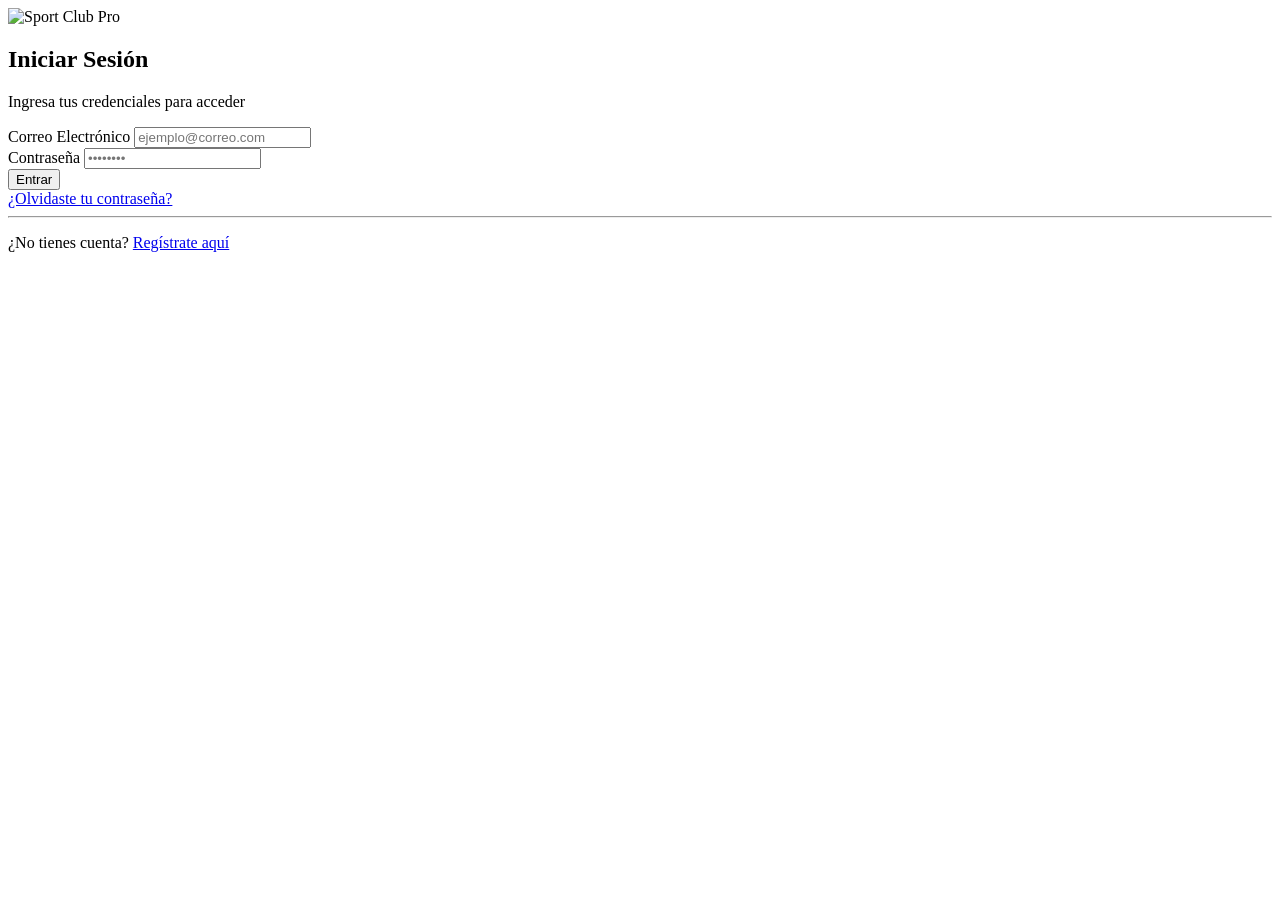
==== login.html @ faa17a09 "estructura login HTML​" ====
<!DOCTYPE html>
<html lang="es">
<head>
    <meta charset="UTF-8">
    <meta name="viewport" content="width=device-width, initial-scale=1.0">
    <title>Login - Sport Club Pro</title>
    <link rel="stylesheet" href="style.css">
    <link href="https://fonts.googleapis.com/css2?family=Inter:wght@300;400;600&display=swap" rel="stylesheet">
</head>
<body>

<main class="login-container">
    <div class="logo-central">
        <img src="img/logo_empresa_letra_v1.png" alt="Sport Club Pro">
    </div>

    <section class="login-card">
        <h2>Iniciar Sesión</h2>
        <p>Ingresa tus credenciales para acceder</p>

        <form action="#">
            <div class="input-group">
                <label for="email">Correo Electrónico</label>
                <input type="email" id="email" placeholder="ejemplo@correo.com" required>
            </div>

            <div class="input-group">
                <label for="password">Contraseña</label>
                <input type="password" id="password" placeholder="••••••••" required>
            </div>

            <button type="submit" class="btn-login">Entrar</button>
        </form>

        <div class="login-footer">
            <a href="#" class="link">¿Olvidaste tu contraseña?</a>
            <hr>
            <p>¿No tienes cuenta? <a href="#" class="link-bold">Regístrate aquí</a></p>
        </div>
    </section>
</main>

</body>
</html>
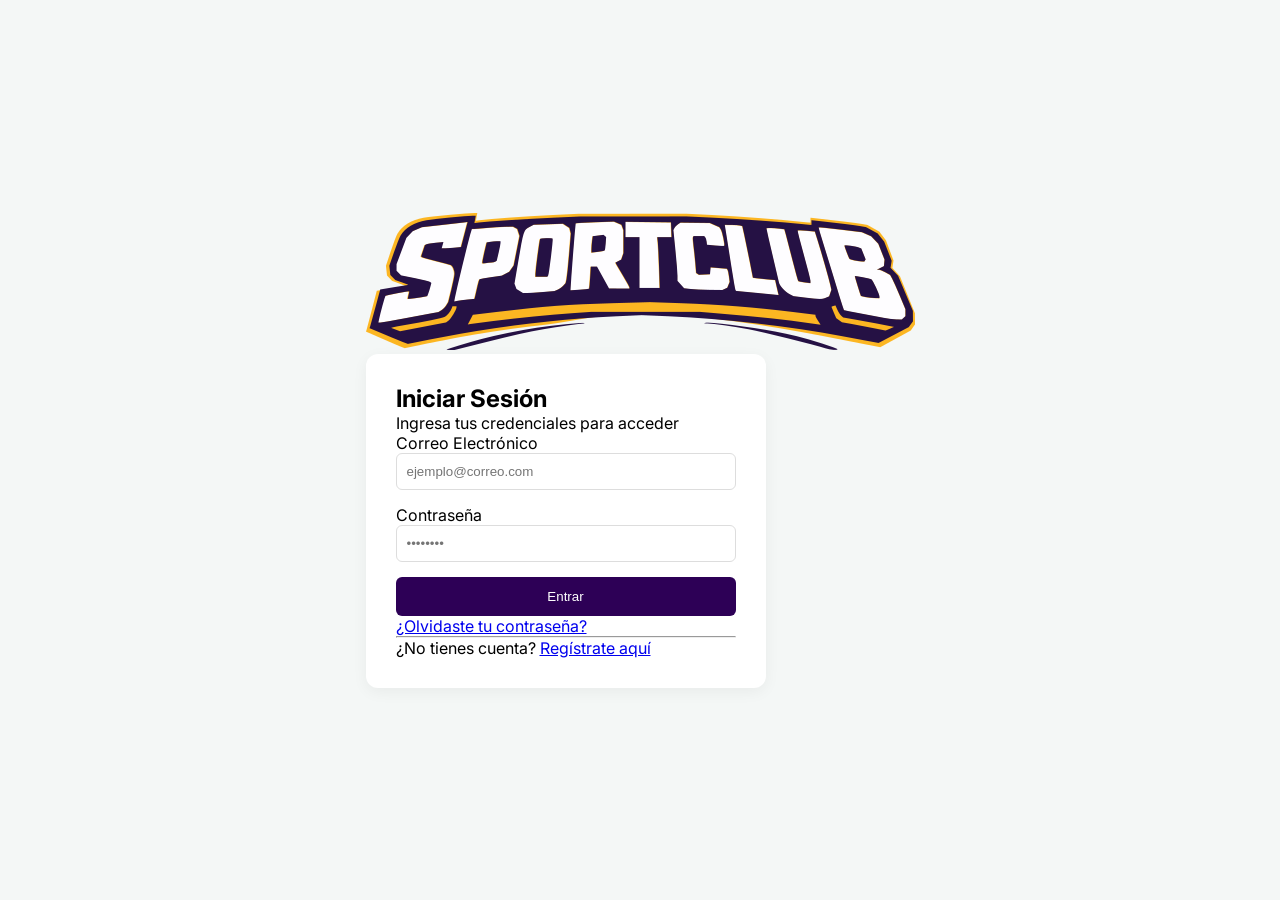
==== commit ea74f619: "estilos CSS login​" ====
--- a/login.html
+++ b/login.html
@@ -4,7 +4,7 @@
     <meta charset="UTF-8">
     <meta name="viewport" content="width=device-width, initial-scale=1.0">
     <title>Login - Sport Club Pro</title>
-    <link rel="stylesheet" href="style.css">
+    <link rel="stylesheet" href="css/style_login.css">
     <link href="https://fonts.googleapis.com/css2?family=Inter:wght@300;400;600&display=swap" rel="stylesheet">
 </head>
 <body>
--- a/css/style_login.css
+++ b/css/style_login.css
@@ -0,0 +1,50 @@
+/* 1. Definición de identidad (Variables) */
+:root {
+    --primary: #2d0056;
+    --accent: #f8b400;
+    --bg: #f4f7f6;
+    --white: #ffffff;
+    --text: #333333;
+}
+
+/* 2. Reset y Layout base */
+* { margin: 0; padding: 0; box-sizing: border-box; }
+
+body {
+    font-family: 'Inter', sans-serif;
+    background: var(--bg);
+    display: flex;
+    justify-content: center;
+    align-items: center;
+    min-height: 100vh;
+}
+
+/* 3. Estructura de la Tarjeta */
+.login-card {
+    background: var(--white);
+    padding: 30px;
+    border-radius: 12px;
+    box-shadow: 0 4px 15px rgba(0,0,0,0.05);
+    width: 100%;
+    max-width: 400px;
+}
+
+/* 4. Elementos de Formulario */
+.input-group { margin-bottom: 15px; text-align: left; }
+
+.input-group input {
+    width: 100%;
+    padding: 10px;
+    border: 1px solid #ddd;
+    border-radius: 6px;
+}
+
+.btn-login {
+    width: 100%;
+    background: var(--primary);
+    color: white;
+    padding: 12px;
+    border: none;
+    border-radius: 6px;
+    cursor: pointer;
+}
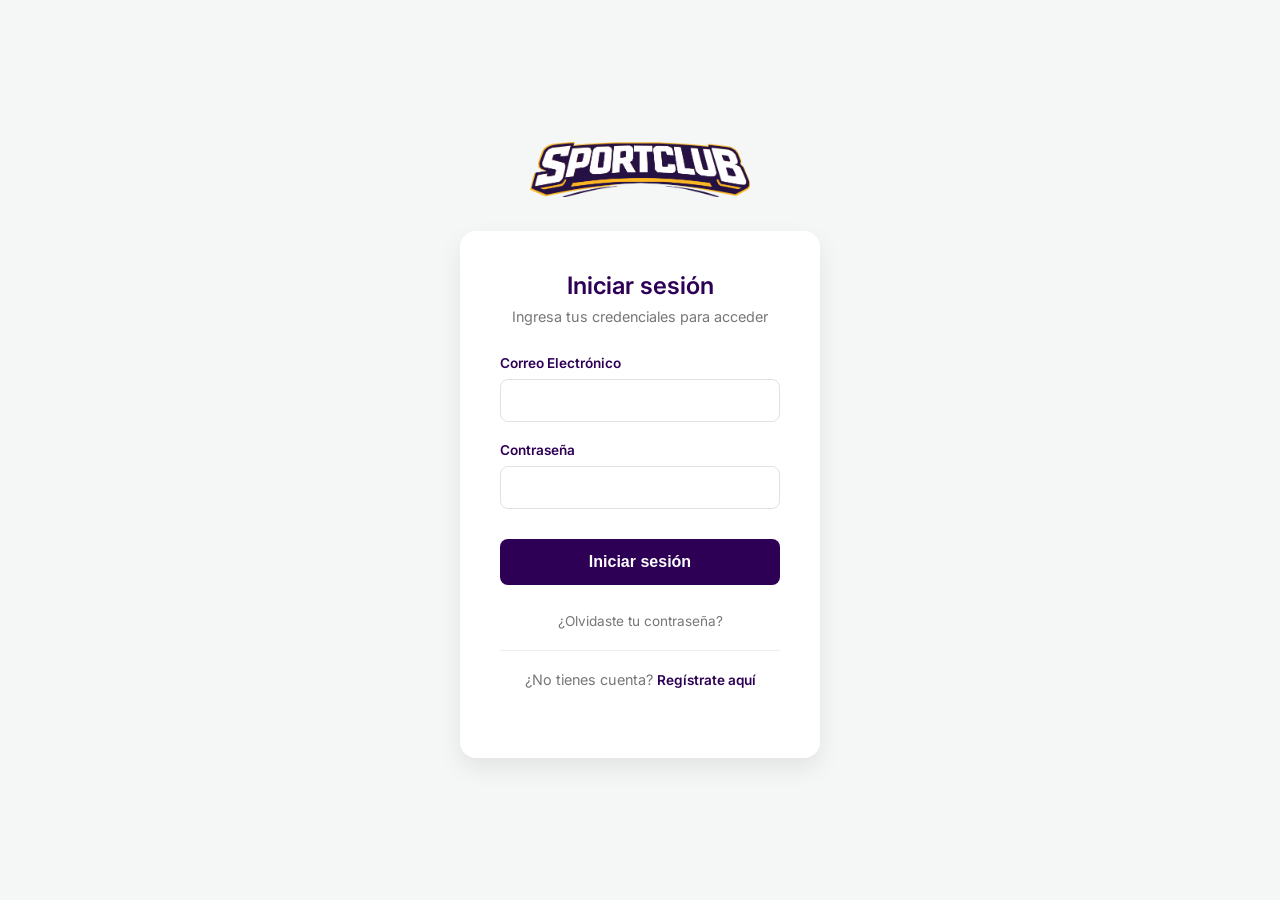
==== commit d0cdbc86: "mejorar el login" ====
--- a/login.html
+++ b/login.html
@@ -10,34 +10,39 @@
 <body>
 
 <main class="login-container">
+    
     <div class="logo-central">
         <img src="img/logo_empresa_letra_v1.png" alt="Sport Club Pro">
     </div>
 
     <section class="login-card">
-        <h2>Iniciar Sesión</h2>
+        <h2>Iniciar sesión</h2>
         <p>Ingresa tus credenciales para acceder</p>
 
-        <form action="#">
+        <form action="#" method="post">
+            
             <div class="input-group">
                 <label for="email">Correo Electrónico</label>
-                <input type="email" id="email" placeholder="ejemplo@correo.com" required>
+                <input type="email" id="email" name="email" required>
             </div>
 
             <div class="input-group">
                 <label for="password">Contraseña</label>
-                <input type="password" id="password" placeholder="••••••••" required>
+                <input type="password" id="password" name="password" required>
             </div>
 
-            <button type="submit" class="btn-login">Entrar</button>
+            <button type="submit" class="btn-login">Iniciar sesión</button>
         </form>
 
         <div class="login-footer">
-            <a href="#" class="link">¿Olvidaste tu contraseña?</a>
+            <a href="recover.html" class="link">¿Olvidaste tu contraseña?</a>
             <hr>
-            <p>¿No tienes cuenta? <a href="#" class="link-bold">Regístrate aquí</a></p>
+            <p>¿No tienes cuenta? 
+                <a href="register.html" class="link-bold">Regístrate aquí</a>
+            </p>
         </div>
     </section>
+
 </main>
 
 </body>
--- a/css/style_login.css
+++ b/css/style_login.css
@@ -1,50 +1,299 @@
-/* 1. Definición de identidad (Variables) */
+/* Importación de fuente moderna */
+
 :root {
-    --primary: #2d0056;
-    --accent: #f8b400;
-    --bg: #f4f7f6;
+
+    --primary: #2d0056;     /* Morado oscuro del logo */
+
+    --accent: #f8b400;      /* Dorado/Amarillo del logo */
+
+    --bg-body: #f4f7f6;     /* Gris muy claro para el fondo */
+
     --white: #ffffff;
-    --text: #333333;
-}
-
-/* 2. Reset y Layout base */
-* { margin: 0; padding: 0; box-sizing: border-box; }
+
+    --text-main: #333333;
+
+    --text-light: #777777;
+
+    --shadow: 0 10px 25px rgba(0, 0, 0, 0.08);
+
+}
+
+
+
+* {
+
+    margin: 0;
+
+    padding: 0;
+
+    box-sizing: border-box;
+
+}
+
+
 
 body {
+
     font-family: 'Inter', sans-serif;
-    background: var(--bg);
+
+    background-color: var(--bg-body);
+
     display: flex;
+
     justify-content: center;
+
     align-items: center;
+
     min-height: 100vh;
-}
-
-/* 3. Estructura de la Tarjeta */
+
+    color: var(--text-main);
+
+}
+
+
+
+.login-container {
+
+    width: 100%;
+
+    max-width: 400px;
+
+    padding: 20px;
+
+}
+
+
+
+.logo-central {
+
+    text-align: center;
+
+    margin-bottom: 30px;
+
+}
+
+
+
+.logo-central img {
+
+    max-width: 220px;
+
+    height: auto;
+
+}
+
+
+
+/* Tarjeta de Login */
+
 .login-card {
+
     background: var(--white);
-    padding: 30px;
-    border-radius: 12px;
-    box-shadow: 0 4px 15px rgba(0,0,0,0.05);
+
+    padding: 40px;
+
+    border-radius: 16px;
+
+    box-shadow: var(--shadow);
+
+    text-align: center;
+
+}
+
+
+
+.login-card h2 {
+
+    font-size: 1.5rem;
+
+    font-weight: 600;
+
+    margin-bottom: 8px;
+
+    color: var(--primary);
+
+}
+
+
+
+.login-card p {
+
+    font-size: 0.9rem;
+
+    color: var(--text-light);
+
+    margin-bottom: 30px;
+
+}
+
+
+
+/* Grupos de Input */
+
+.input-group {
+
+    text-align: left;
+
+    margin-bottom: 20px;
+
+}
+
+
+
+.input-group label {
+
+    display: block;
+
+    font-size: 0.85rem;
+
+    font-weight: 600;
+
+    margin-bottom: 8px;
+
+    color: var(--primary);
+
+}
+
+
+
+.input-group input {
+
     width: 100%;
-    max-width: 400px;
-}
-
-/* 4. Elementos de Formulario */
-.input-group { margin-bottom: 15px; text-align: left; }
-
-.input-group input {
+
+    padding: 12px 15px;
+
+    border: 1.5px solid #e1e1e1;
+
+    border-radius: 8px;
+
+    font-size: 0.95rem;
+
+    transition: all 0.3s ease;
+
+    outline: none;
+
+}
+
+
+
+.input-group input:focus {
+
+    border-color: var(--primary);
+
+    box-shadow: 0 0 0 3px rgba(45, 0, 86, 0.1);
+
+}
+
+
+
+/* Botón Principal */
+
+.btn-login {
+
     width: 100%;
-    padding: 10px;
-    border: 1px solid #ddd;
-    border-radius: 6px;
-}
-
-.btn-login {
-    width: 100%;
-    background: var(--primary);
+
+    background-color: var(--primary);
+
     color: white;
-    padding: 12px;
+
+    padding: 14px;
+
     border: none;
-    border-radius: 6px;
+
+    border-radius: 8px;
+
+    font-size: 1rem;
+
+    font-weight: 600;
+
     cursor: pointer;
+
+    transition: background 0.3s ease, transform 0.2s ease;
+
+    margin-top: 10px;
+
+}
+
+
+
+.btn-login:hover {
+
+    background-color: #3d0075;
+
+    transform: translateY(-1px);
+
+}
+
+
+
+.btn-login:active {
+
+    transform: translateY(0);
+
+}
+
+
+
+/* Footer de la tarjeta */
+
+.login-footer {
+
+    margin-top: 25px;
+
+}
+
+
+
+.login-footer hr {
+
+    border: 0;
+
+    border-top: 1px solid #eeeeee;
+
+    margin: 20px 0;
+
+}
+
+
+
+.link {
+
+    font-size: 0.85rem;
+
+    color: var(--text-light);
+
+    text-decoration: none;
+
+    transition: color 0.3s;
+
+}
+
+
+
+.link:hover {
+
+    color: var(--primary);
+
+}
+
+
+
+.link-bold {
+
+    font-size: 0.85rem;
+
+    color: var(--primary);
+
+    text-decoration: none;
+
+    font-weight: 600;
+
+}
+
+
+
+.link-bold:hover {
+
+    text-decoration: underline;
+
 }
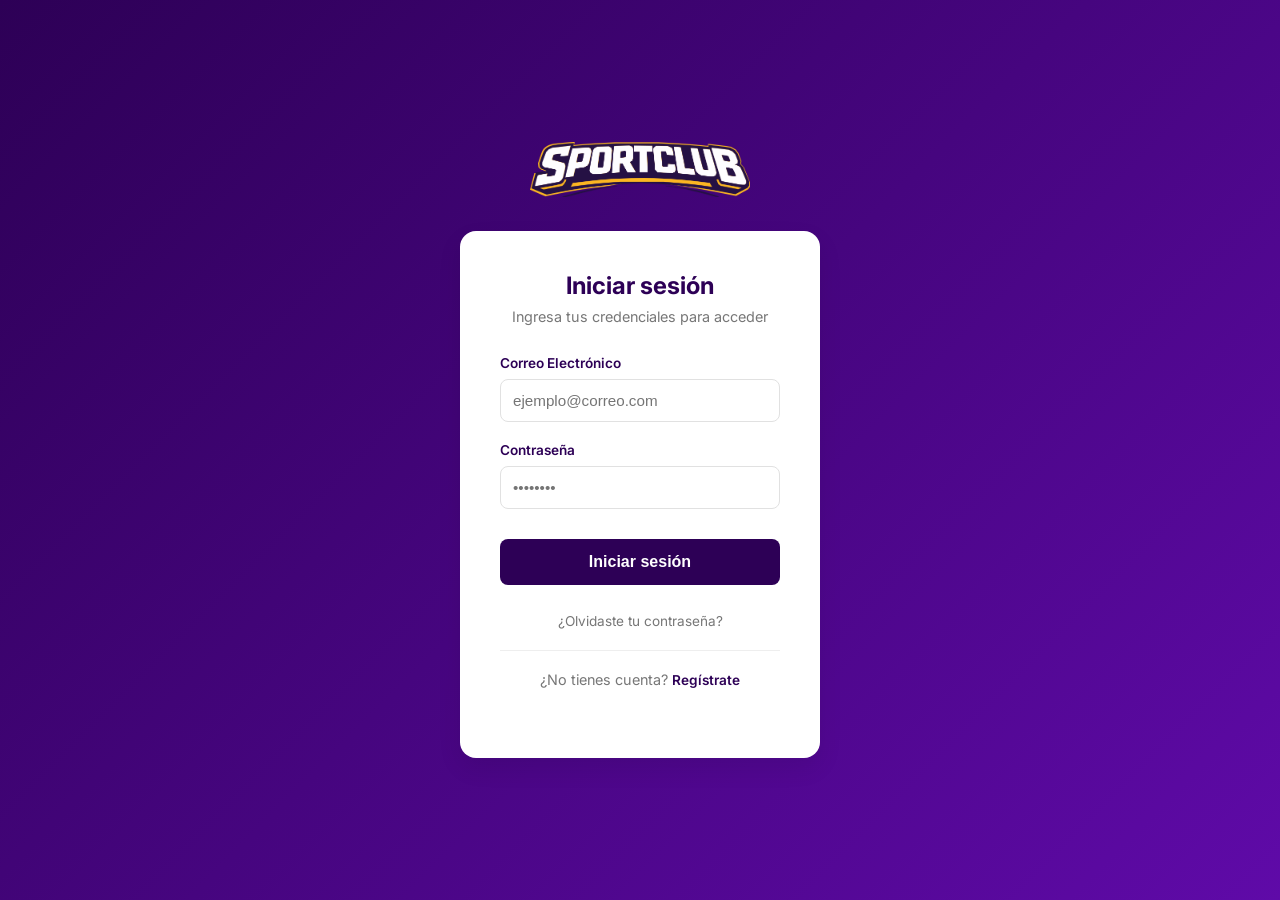
==== commit 9944572d: "Actualiza login con links" ====
--- a/login.html
+++ b/login.html
@@ -4,17 +4,23 @@
     <meta charset="UTF-8">
     <meta name="viewport" content="width=device-width, initial-scale=1.0">
     <title>Login - Sport Club Pro</title>
+
+    <!-- CSS -->
     <link rel="stylesheet" href="css/style_login.css">
+
+    <!-- Fuente -->
     <link href="https://fonts.googleapis.com/css2?family=Inter:wght@300;400;600&display=swap" rel="stylesheet">
 </head>
 <body>
 
 <main class="login-container">
     
+    <!-- Logo -->
     <div class="logo-central">
         <img src="img/logo_empresa_letra_v1.png" alt="Sport Club Pro">
     </div>
 
+    <!-- Tarjeta Login -->
     <section class="login-card">
         <h2>Iniciar sesión</h2>
         <p>Ingresa tus credenciales para acceder</p>
@@ -23,24 +29,36 @@
             
             <div class="input-group">
                 <label for="email">Correo Electrónico</label>
-                <input type="email" id="email" name="email" required>
+                <input 
+                    type="email" 
+                    id="email" 
+                    name="email"
+                    placeholder="ejemplo@correo.com" 
+                    required>
             </div>
 
             <div class="input-group">
                 <label for="password">Contraseña</label>
-                <input type="password" id="password" name="password" required>
+                <input 
+                    type="password" 
+                    id="password" 
+                    name="password"
+                    placeholder="••••••••" 
+                    required>
             </div>
 
             <button type="submit" class="btn-login">Iniciar sesión</button>
         </form>
 
+        <!-- 🔗 LINKS IMPORTANTES -->
         <div class="login-footer">
             <a href="recover.html" class="link">¿Olvidaste tu contraseña?</a>
             <hr>
             <p>¿No tienes cuenta? 
-                <a href="register.html" class="link-bold">Regístrate aquí</a>
+                <a href="register.html" class="link-bold">Regístrate</a>
             </p>
         </div>
+
     </section>
 
 </main>
--- a/css/style_login.css
+++ b/css/style_login.css
@@ -1,299 +1,163 @@
-/* Importación de fuente moderna */
-
 :root {
-
-    --primary: #2d0056;     /* Morado oscuro del logo */
-
-    --accent: #f8b400;      /* Dorado/Amarillo del logo */
-
-    --bg-body: #f4f7f6;     /* Gris muy claro para el fondo */
-
+    --primary: #2d0056;
+    --accent: #f8b400;
+    --bg-body: #f4f7f6;
     --white: #ffffff;
-
     --text-main: #333333;
-
     --text-light: #777777;
-
     --shadow: 0 10px 25px rgba(0, 0, 0, 0.08);
-
 }
 
-
-
 * {
-
     margin: 0;
-
     padding: 0;
-
     box-sizing: border-box;
-
 }
 
-
-
+/* 🔥 FONDO MEJORADO */
 body {
-
     font-family: 'Inter', sans-serif;
-
-    background-color: var(--bg-body);
-
+    background: linear-gradient(135deg, #2d0056, #5f0aa8);
     display: flex;
-
     justify-content: center;
-
     align-items: center;
-
     min-height: 100vh;
-
     color: var(--text-main);
-
 }
 
-
-
 .login-container {
-
     width: 100%;
-
     max-width: 400px;
-
     padding: 20px;
-
 }
 
-
-
 .logo-central {
-
     text-align: center;
-
     margin-bottom: 30px;
-
 }
 
-
-
 .logo-central img {
-
     max-width: 220px;
-
-    height: auto;
-
 }
 
-
-
-/* Tarjeta de Login */
-
+/* Tarjeta */
 .login-card {
-
     background: var(--white);
-
     padding: 40px;
-
     border-radius: 16px;
-
     box-shadow: var(--shadow);
-
     text-align: center;
-
+    animation: fadeIn 0.5s ease;
 }
 
-
-
 .login-card h2 {
-
     font-size: 1.5rem;
-
-    font-weight: 600;
-
     margin-bottom: 8px;
-
     color: var(--primary);
-
 }
 
-
-
 .login-card p {
-
     font-size: 0.9rem;
-
     color: var(--text-light);
-
     margin-bottom: 30px;
-
 }
 
-
-
-/* Grupos de Input */
-
+/* Inputs */
 .input-group {
-
     text-align: left;
-
     margin-bottom: 20px;
-
 }
 
-
-
 .input-group label {
-
     display: block;
-
     font-size: 0.85rem;
-
     font-weight: 600;
-
     margin-bottom: 8px;
-
     color: var(--primary);
-
 }
 
-
-
-.input-group input {
-
+.input-group input,
+.input-group select {
     width: 100%;
-
-    padding: 12px 15px;
-
+    padding: 12px;
     border: 1.5px solid #e1e1e1;
-
     border-radius: 8px;
-
     font-size: 0.95rem;
-
-    transition: all 0.3s ease;
-
     outline: none;
-
+    transition: 0.3s;
 }
 
-
-
-.input-group input:focus {
-
+.input-group input:hover,
+.input-group select:hover {
     border-color: var(--primary);
-
-    box-shadow: 0 0 0 3px rgba(45, 0, 86, 0.1);
-
 }
 
-
-
-/* Botón Principal */
-
-.btn-login {
-
-    width: 100%;
-
-    background-color: var(--primary);
-
-    color: white;
-
-    padding: 14px;
-
-    border: none;
-
-    border-radius: 8px;
-
-    font-size: 1rem;
-
-    font-weight: 600;
-
-    cursor: pointer;
-
-    transition: background 0.3s ease, transform 0.2s ease;
-
-    margin-top: 10px;
-
+.input-group input:focus,
+.input-group select:focus {
+    border-color: var(--primary);
+    box-shadow: 0 0 0 3px rgba(45, 0, 86, 0.1);
 }
 
-
+/* Botón */
+.btn-login {
+    width: 100%;
+    background-color: var(--primary);
+    color: white;
+    padding: 14px;
+    border: none;
+    border-radius: 8px;
+    font-size: 1rem;
+    font-weight: 600;
+    cursor: pointer;
+    transition: 0.3s;
+    margin-top: 10px;
+}
 
 .btn-login:hover {
-
     background-color: #3d0075;
-
     transform: translateY(-1px);
-
 }
 
-
-
-.btn-login:active {
-
-    transform: translateY(0);
-
+/* Footer */
+.login-footer {
+    margin-top: 25px;
 }
 
-
-
-/* Footer de la tarjeta */
-
-.login-footer {
-
-    margin-top: 25px;
-
+.login-footer hr {
+    border: 0;
+    border-top: 1px solid #eee;
+    margin: 20px 0;
 }
 
-
-
-.login-footer hr {
-
-    border: 0;
-
-    border-top: 1px solid #eeeeee;
-
-    margin: 20px 0;
-
+.link {
+    font-size: 0.85rem;
+    color: var(--text-light);
+    text-decoration: none;
 }
 
-
-
-.link {
-
-    font-size: 0.85rem;
-
-    color: var(--text-light);
-
-    text-decoration: none;
-
-    transition: color 0.3s;
-
+.link:hover {
+    color: var(--primary);
 }
 
-
-
-.link:hover {
-
+.link-bold {
+    font-size: 0.85rem;
     color: var(--primary);
-
+    font-weight: 600;
+    text-decoration: none;
 }
 
-
-
-.link-bold {
-
-    font-size: 0.85rem;
-
-    color: var(--primary);
-
-    text-decoration: none;
-
-    font-weight: 600;
-
+.link-bold:hover {
+    text-decoration: underline;
 }
 
-
-
-.link-bold:hover {
-
-    text-decoration: underline;
-
+/* Animación */
+@keyframes fadeIn {
+    from {
+        opacity: 0;
+        transform: translateY(15px);
+    }
+    to {
+        opacity: 1;
+        transform: translateY(0);
+    }
 }
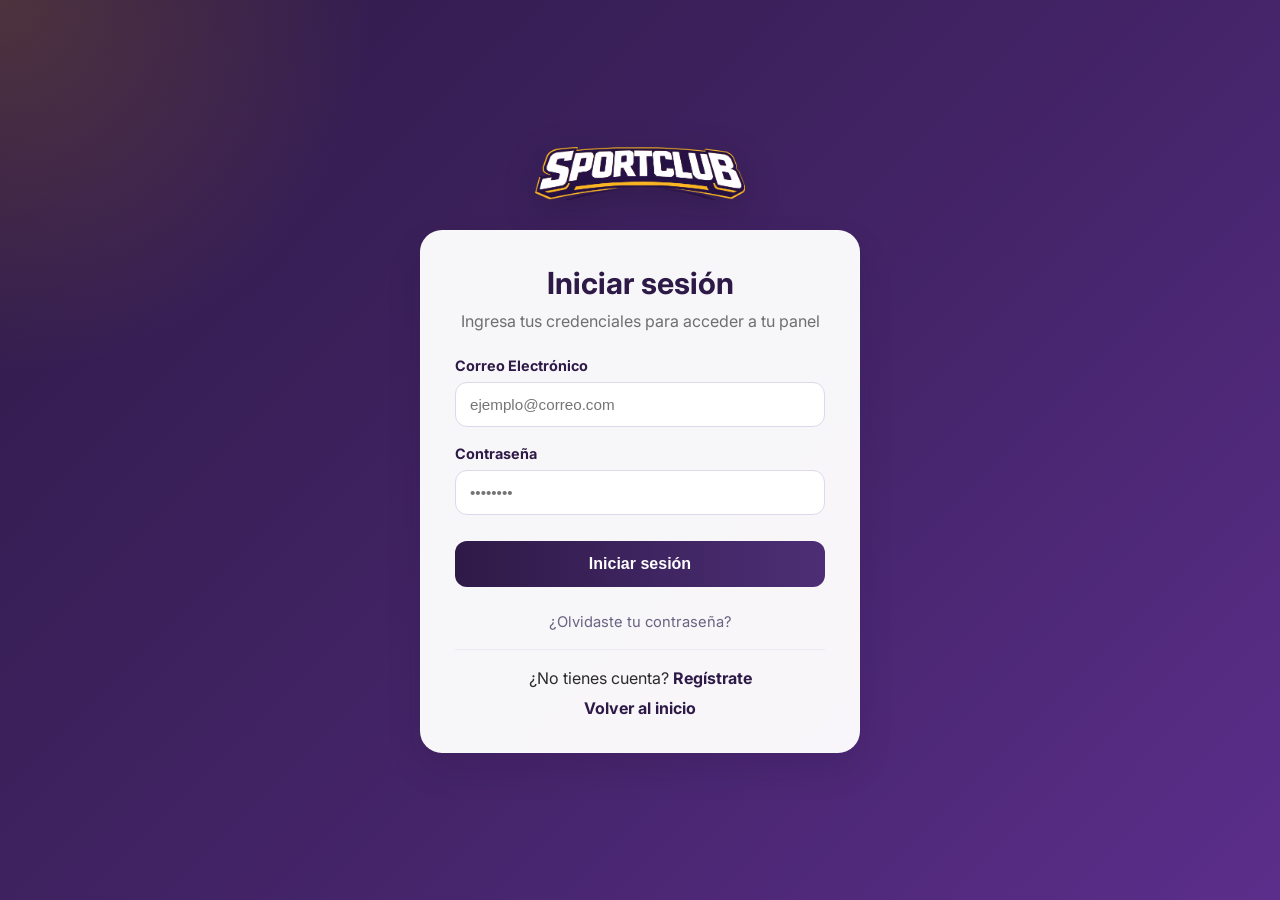
==== commit 9d2f88bb: "agregar logica del sistema con localStorage y manejo de perfiles" ====
--- a/login.html
+++ b/login.html
@@ -3,65 +3,60 @@
 <head>
     <meta charset="UTF-8">
     <meta name="viewport" content="width=device-width, initial-scale=1.0">
-    <title>Login - Sport Club Pro</title>
-
-    <!-- CSS -->
+    <title>Login - SportClub</title>
     <link rel="stylesheet" href="css/style_login.css">
-
-    <!-- Fuente -->
-    <link href="https://fonts.googleapis.com/css2?family=Inter:wght@300;400;600&display=swap" rel="stylesheet">
+    <link href="https://fonts.googleapis.com/css2?family=Inter:wght@300;400;600;700&display=swap" rel="stylesheet">
 </head>
 <body>
 
 <main class="login-container">
     
-    <!-- Logo -->
     <div class="logo-central">
-        <img src="img/logo_empresa_letra_v1.png" alt="Sport Club Pro">
+        <img src="img/logo_empresa_letra_v1.png" alt="SportClub">
     </div>
 
-    <!-- Tarjeta Login -->
     <section class="login-card">
         <h2>Iniciar sesión</h2>
-        <p>Ingresa tus credenciales para acceder</p>
+        <p>Ingresa tus credenciales para acceder a tu panel</p>
 
-        <form action="#" method="post">
-            
+        <form id="loginForm">
             <div class="input-group">
                 <label for="email">Correo Electrónico</label>
-                <input 
-                    type="email" 
-                    id="email" 
+                <input
+                    type="email"
+                    id="email"
                     name="email"
-                    placeholder="ejemplo@correo.com" 
+                    placeholder="ejemplo@correo.com"
                     required>
             </div>
 
             <div class="input-group">
                 <label for="password">Contraseña</label>
-                <input 
-                    type="password" 
-                    id="password" 
+                <input
+                    type="password"
+                    id="password"
                     name="password"
-                    placeholder="••••••••" 
+                    placeholder="••••••••"
                     required>
             </div>
 
             <button type="submit" class="btn-login">Iniciar sesión</button>
         </form>
 
-        <!-- 🔗 LINKS IMPORTANTES -->
         <div class="login-footer">
             <a href="recover.html" class="link">¿Olvidaste tu contraseña?</a>
             <hr>
-            <p>¿No tienes cuenta? 
+            <p>¿No tienes cuenta?
                 <a href="register.html" class="link-bold">Regístrate</a>
             </p>
+            <p class="back-home">
+                <a href="index.html" class="link-bold">Volver al inicio</a>
+            </p>
         </div>
-
     </section>
 
 </main>
 
+<script src="js/app.js"></script>
 </body>
 </html>
--- a/css/style_login.css
+++ b/css/style_login.css
@@ -1,11 +1,12 @@
 :root {
-    --primary: #2d0056;
-    --accent: #f8b400;
-    --bg-body: #f4f7f6;
+    --primary: #2E1A47;
+    --accent: #F2B705;
+    --bg-body: #f4f2fa;
     --white: #ffffff;
-    --text-main: #333333;
-    --text-light: #777777;
-    --shadow: 0 10px 25px rgba(0, 0, 0, 0.08);
+    --text-main: #2b2b2b;
+    --text-light: #6f6f6f;
+    --shadow: 0 16px 35px rgba(21, 10, 39, 0.12);
+    --border-soft: rgba(255, 255, 255, 0.18);
 }
 
 * {
@@ -14,64 +15,78 @@
     box-sizing: border-box;
 }
 
-/* 🔥 FONDO MEJORADO */
 body {
     font-family: 'Inter', sans-serif;
-    background: linear-gradient(135deg, #2d0056, #5f0aa8);
+    background:
+        radial-gradient(circle at top left, rgba(242, 183, 5, 0.16), transparent 24%),
+        linear-gradient(135deg, #2E1A47 0%, #442468 55%, #5b2e8b 100%);
+    min-height: 100vh;
     display: flex;
     justify-content: center;
     align-items: center;
-    min-height: 100vh;
     color: var(--text-main);
+    padding: 30px 15px;
 }
 
 .login-container {
     width: 100%;
-    max-width: 400px;
-    padding: 20px;
+    max-width: 440px;
+}
+
+.register-wide {
+    max-width: 850px;
 }
 
 .logo-central {
     text-align: center;
-    margin-bottom: 30px;
+    margin-bottom: 26px;
 }
 
 .logo-central img {
-    max-width: 220px;
-}
-
-/* Tarjeta */
+    width: 210px;
+    max-width: 100%;
+    filter: drop-shadow(0 10px 18px rgba(0, 0, 0, 0.18));
+}
+
 .login-card {
-    background: var(--white);
-    padding: 40px;
-    border-radius: 16px;
+    background: rgba(255, 255, 255, 0.96);
+    backdrop-filter: blur(8px);
+    padding: 34px;
+    border-radius: 22px;
     box-shadow: var(--shadow);
-    text-align: center;
-    animation: fadeIn 0.5s ease;
+    border: 1px solid var(--border-soft);
+    animation: fadeUp 0.5s ease;
 }
 
 .login-card h2 {
-    font-size: 1.5rem;
+    font-size: 1.9rem;
+    color: var(--primary);
     margin-bottom: 8px;
-    color: var(--primary);
-}
-
-.login-card p {
-    font-size: 0.9rem;
+    text-align: center;
+}
+
+.login-card > p {
+    text-align: center;
     color: var(--text-light);
-    margin-bottom: 30px;
-}
-
-/* Inputs */
+    margin-bottom: 24px;
+    line-height: 1.5;
+}
+
+.two-columns {
+    display: grid;
+    grid-template-columns: repeat(2, 1fr);
+    gap: 0 16px;
+}
+
 .input-group {
     text-align: left;
-    margin-bottom: 20px;
+    margin-bottom: 18px;
 }
 
 .input-group label {
     display: block;
-    font-size: 0.85rem;
-    font-weight: 600;
+    font-size: 0.9rem;
+    font-weight: 700;
     margin-bottom: 8px;
     color: var(--primary);
 }
@@ -79,60 +94,85 @@
 .input-group input,
 .input-group select {
     width: 100%;
-    padding: 12px;
-    border: 1.5px solid #e1e1e1;
-    border-radius: 8px;
+    padding: 13px 14px;
+    border: 1.5px solid #ddd8ea;
+    border-radius: 12px;
     font-size: 0.95rem;
     outline: none;
-    transition: 0.3s;
-}
-
-.input-group input:hover,
-.input-group select:hover {
-    border-color: var(--primary);
+    transition: 0.25s ease;
+    background: #fff;
 }
 
 .input-group input:focus,
 .input-group select:focus {
     border-color: var(--primary);
-    box-shadow: 0 0 0 3px rgba(45, 0, 86, 0.1);
-}
-
-/* Botón */
+    box-shadow: 0 0 0 4px rgba(46, 26, 71, 0.08);
+}
+
 .btn-login {
     width: 100%;
-    background-color: var(--primary);
+    background: linear-gradient(90deg, var(--primary), #4d2e76);
     color: white;
     padding: 14px;
     border: none;
-    border-radius: 8px;
+    border-radius: 12px;
     font-size: 1rem;
-    font-weight: 600;
+    font-weight: 700;
     cursor: pointer;
-    transition: 0.3s;
-    margin-top: 10px;
+    transition: 0.3s ease;
+    margin-top: 8px;
 }
 
 .btn-login:hover {
-    background-color: #3d0075;
-    transform: translateY(-1px);
-}
-
-/* Footer */
+    transform: translateY(-2px);
+    box-shadow: 0 12px 24px rgba(46, 26, 71, 0.22);
+}
+
+.demo-accounts {
+    margin-top: 22px;
+    padding: 16px;
+    border-radius: 14px;
+    background: #f8f5ff;
+    border: 1px solid #ece6f6;
+}
+
+.demo-accounts h3 {
+    color: var(--primary);
+    font-size: 1rem;
+    margin-bottom: 8px;
+}
+
+.demo-accounts p {
+    margin-bottom: 6px;
+    font-size: 0.92rem;
+    color: var(--text-main);
+}
+
+.demo-accounts small {
+    color: var(--text-light);
+    display: block;
+    margin-top: 8px;
+}
+
 .login-footer {
-    margin-top: 25px;
+    margin-top: 24px;
+    text-align: center;
 }
 
 .login-footer hr {
     border: 0;
-    border-top: 1px solid #eee;
-    margin: 20px 0;
+    border-top: 1px solid #ece8f4;
+    margin: 18px 0;
+}
+
+.link,
+.link-bold {
+    text-decoration: none;
 }
 
 .link {
-    font-size: 0.85rem;
-    color: var(--text-light);
-    text-decoration: none;
+    color: #6b6382;
+    font-size: 0.92rem;
 }
 
 .link:hover {
@@ -140,24 +180,50 @@
 }
 
 .link-bold {
-    font-size: 0.85rem;
-    color: var(--primary);
-    font-weight: 600;
-    text-decoration: none;
+    color: var(--primary);
+    font-weight: 700;
 }
 
 .link-bold:hover {
     text-decoration: underline;
 }
 
-/* Animación */
-@keyframes fadeIn {
+.back-home {
+    margin-top: 10px;
+}
+
+.success-box {
+    margin-top: 18px;
+    background: #eefaf1;
+    border: 1px solid #bfe4c7;
+    color: #1d6a34;
+    padding: 14px 16px;
+    border-radius: 12px;
+    font-size: 0.94rem;
+    line-height: 1.5;
+}
+
+.hidden {
+    display: none;
+}
+
+@keyframes fadeUp {
     from {
         opacity: 0;
-        transform: translateY(15px);
+        transform: translateY(18px);
     }
     to {
         opacity: 1;
         transform: translateY(0);
     }
+}
+
+@media (max-width: 760px) {
+    .two-columns {
+        grid-template-columns: 1fr;
+    }
+
+    .login-card {
+        padding: 26px 20px;
+    }
 }
